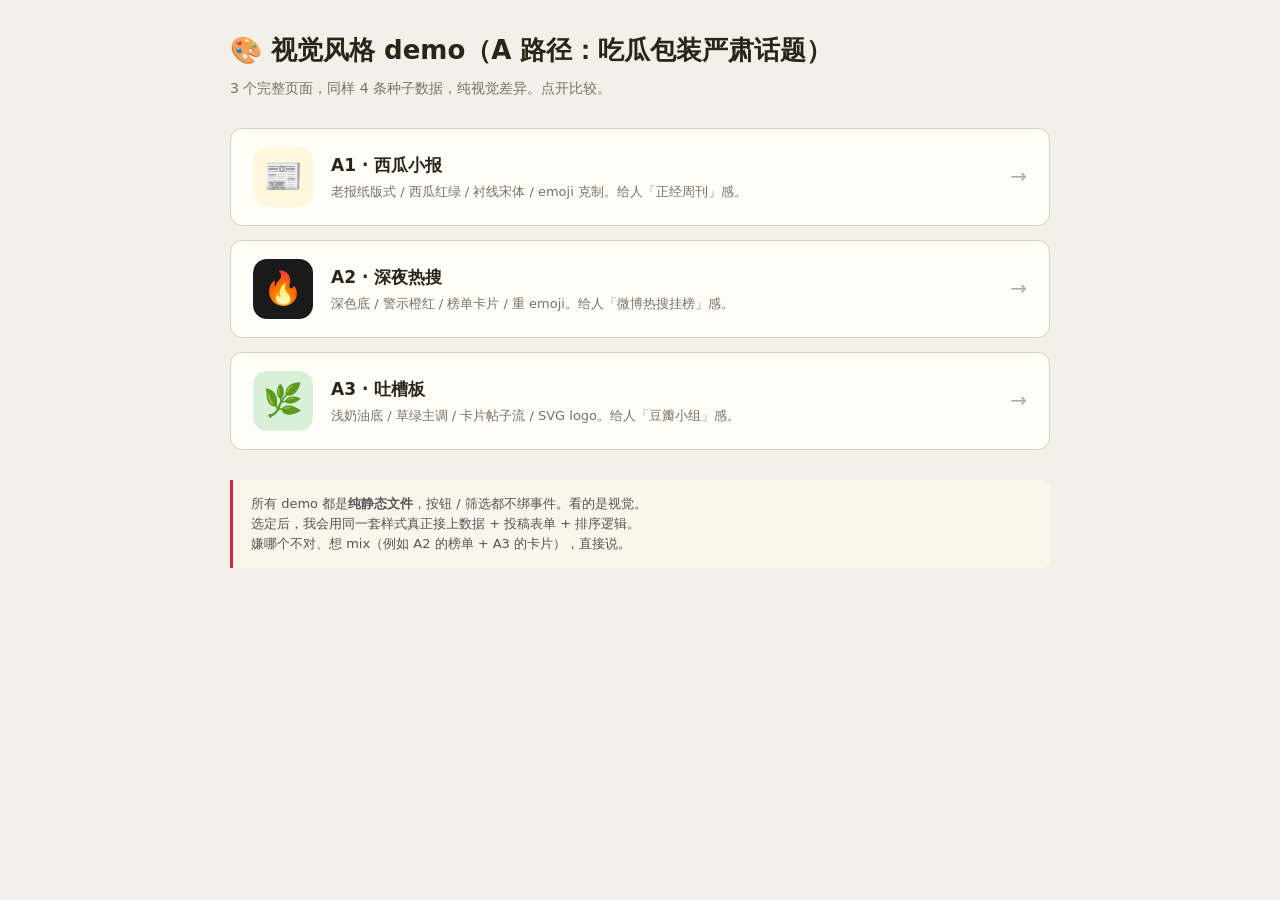
==== public/demos/index.html @ 439ddb34 "fix(demos): 移到 public/demos 让 CF Pages 部署 + 放宽 inline-style CSP demos/ 之前在 repo 根，但 CF Pages build o" ====
<!DOCTYPE html>
<html lang="zh-CN">
<head>
<meta charset="UTF-8">
<meta name="viewport" content="width=device-width,initial-scale=1.0">
<meta name="robots" content="noindex,nofollow">
<title>蚁圈瓜田 · 视觉风格 demo 集</title>
<style>
  * { box-sizing: border-box; }
  body {
    margin: 0;
    background: #f3f0e9;
    font-family: -apple-system, BlinkMacSystemFont, "PingFang SC", system-ui, sans-serif;
    color: #2b2419;
    line-height: 1.55;
    padding: 30px 20px 60px;
  }
  .wrap { max-width: 820px; margin: 0 auto; }
  h1 { margin: 0 0 8px; font-size: 26px; }
  .lead { color: #7a7066; font-size: 14px; margin: 0 0 28px; }
  .grid { display: grid; gap: 14px; }
  .card {
    background: #fffdf8;
    border: 1px solid #d8cfba;
    border-radius: 12px;
    padding: 18px 22px;
    display: grid;
    grid-template-columns: 60px 1fr auto;
    align-items: center;
    gap: 18px;
    text-decoration: none;
    color: inherit;
    transition: all 0.15s;
  }
  .card:hover {
    transform: translateY(-2px);
    box-shadow: 0 4px 0 rgba(0,0,0,0.06);
    border-color: #2b2419;
  }
  .badge {
    width: 60px; height: 60px;
    border-radius: 14px;
    display: flex; align-items: center; justify-content: center;
    font-size: 32px;
  }
  .a1 { background: #fff8dc; }
  .a2 { background: #1a1a1a; color: #ff6b35; }
  .a3 { background: #d8efd8; }
  .name { font-size: 17px; font-weight: 700; margin-bottom: 4px; }
  .desc { font-size: 13px; color: #7a7066; }
  .arrow { color: #aaa; font-size: 20px; }
  .note {
    margin-top: 30px;
    padding: 14px 18px;
    background: #faf6ec;
    border-left: 3px solid #d7263d;
    border-radius: 0 8px 8px 0;
    font-size: 13px;
    color: #555;
  }
</style>
</head>
<body>
<div class="wrap">

  <h1>🎨 视觉风格 demo（A 路径：吃瓜包装严肃话题）</h1>
  <p class="lead">3 个完整页面，同样 4 条种子数据，纯视觉差异。点开比较。</p>

  <div class="grid">
    <a class="card" href="A1-paper-tabloid.html">
      <div class="badge a1">📰</div>
      <div>
        <div class="name">A1 · 西瓜小报</div>
        <div class="desc">老报纸版式 / 西瓜红绿 / 衬线宋体 / emoji 克制。给人「正经周刊」感。</div>
      </div>
      <div class="arrow">→</div>
    </a>

    <a class="card" href="A2-night-trending.html">
      <div class="badge a2">🔥</div>
      <div>
        <div class="name">A2 · 深夜热搜</div>
        <div class="desc">深色底 / 警示橙红 / 榜单卡片 / 重 emoji。给人「微博热搜挂榜」感。</div>
      </div>
      <div class="arrow">→</div>
    </a>

    <a class="card" href="A3-douban-board.html">
      <div class="badge a3">🌿</div>
      <div>
        <div class="name">A3 · 吐槽板</div>
        <div class="desc">浅奶油底 / 草绿主调 / 卡片帖子流 / SVG logo。给人「豆瓣小组」感。</div>
      </div>
      <div class="arrow">→</div>
    </a>
  </div>

  <div class="note">
    所有 demo 都是<strong>纯静态文件</strong>，按钮 / 筛选都不绑事件。看的是视觉。<br>
    选定后，我会用同一套样式真正接上数据 + 投稿表单 + 排序逻辑。<br>
    嫌哪个不对、想 mix（例如 A2 的榜单 + A3 的卡片），直接说。
  </div>

</div>
</body>
</html>
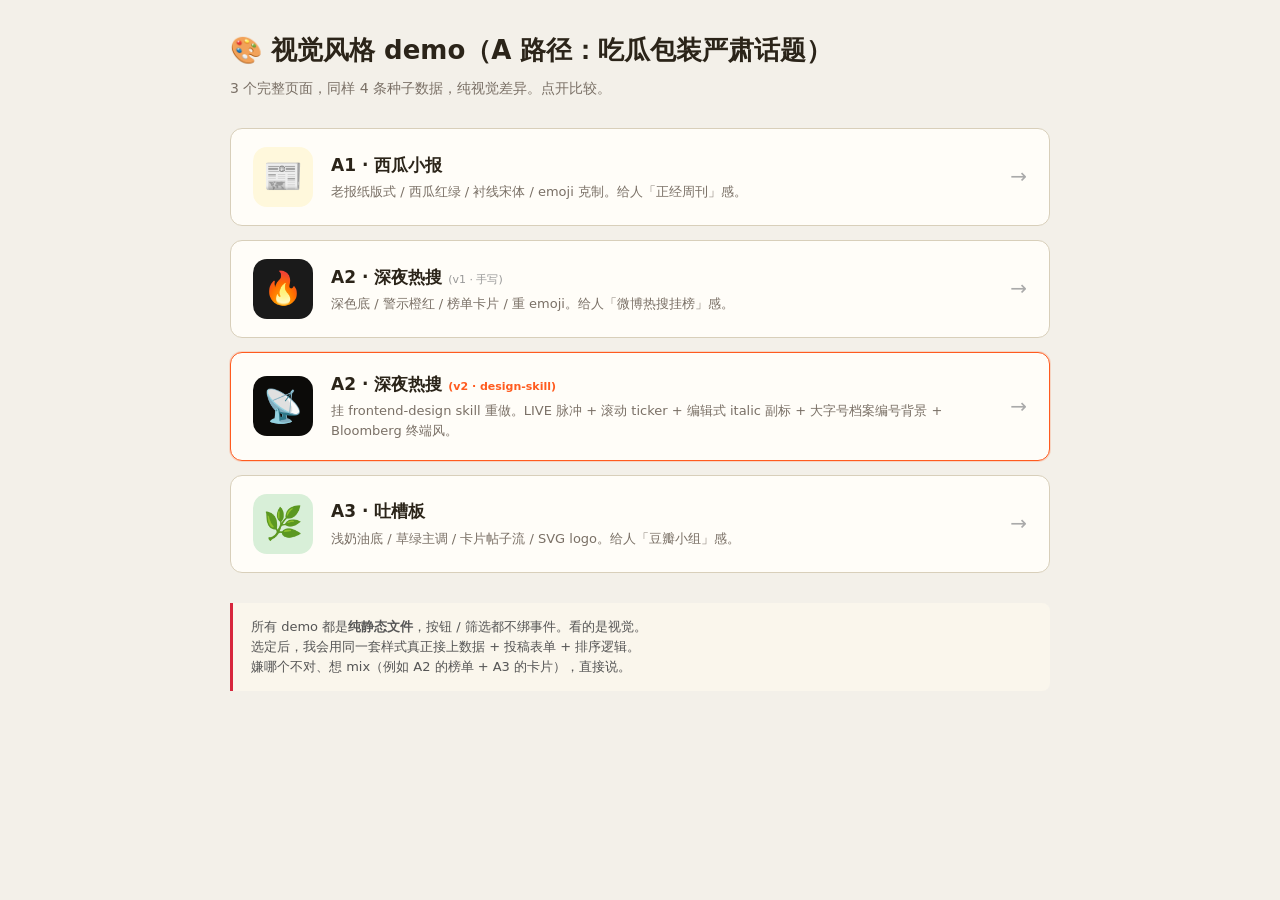
==== commit 79c65c4a: "chore(demos): 入口页加 A2 v2 卡片链接" ====
--- a/public/demos/index.html
+++ b/public/demos/index.html
@@ -79,8 +79,17 @@
     <a class="card" href="A2-night-trending.html">
       <div class="badge a2">🔥</div>
       <div>
-        <div class="name">A2 · 深夜热搜</div>
+        <div class="name">A2 · 深夜热搜 <span style="font-size:11px;color:#999;font-weight:400">(v1 · 手写)</span></div>
         <div class="desc">深色底 / 警示橙红 / 榜单卡片 / 重 emoji。给人「微博热搜挂榜」感。</div>
+      </div>
+      <div class="arrow">→</div>
+    </a>
+
+    <a class="card" href="A2-v2-design-skill.html" style="border-color:#ff5b1f; box-shadow:0 0 0 1px rgba(255,91,31,0.18);">
+      <div class="badge a2" style="background:#0c0b09; color:#ff5b1f;">📡</div>
+      <div>
+        <div class="name">A2 · 深夜热搜 <span style="font-size:11px;color:#ff5b1f;font-weight:700">(v2 · design-skill)</span></div>
+        <div class="desc">挂 frontend-design skill 重做。LIVE 脉冲 + 滚动 ticker + 编辑式 italic 副标 + 大字号档案编号背景 + Bloomberg 终端风。</div>
       </div>
       <div class="arrow">→</div>
     </a>
